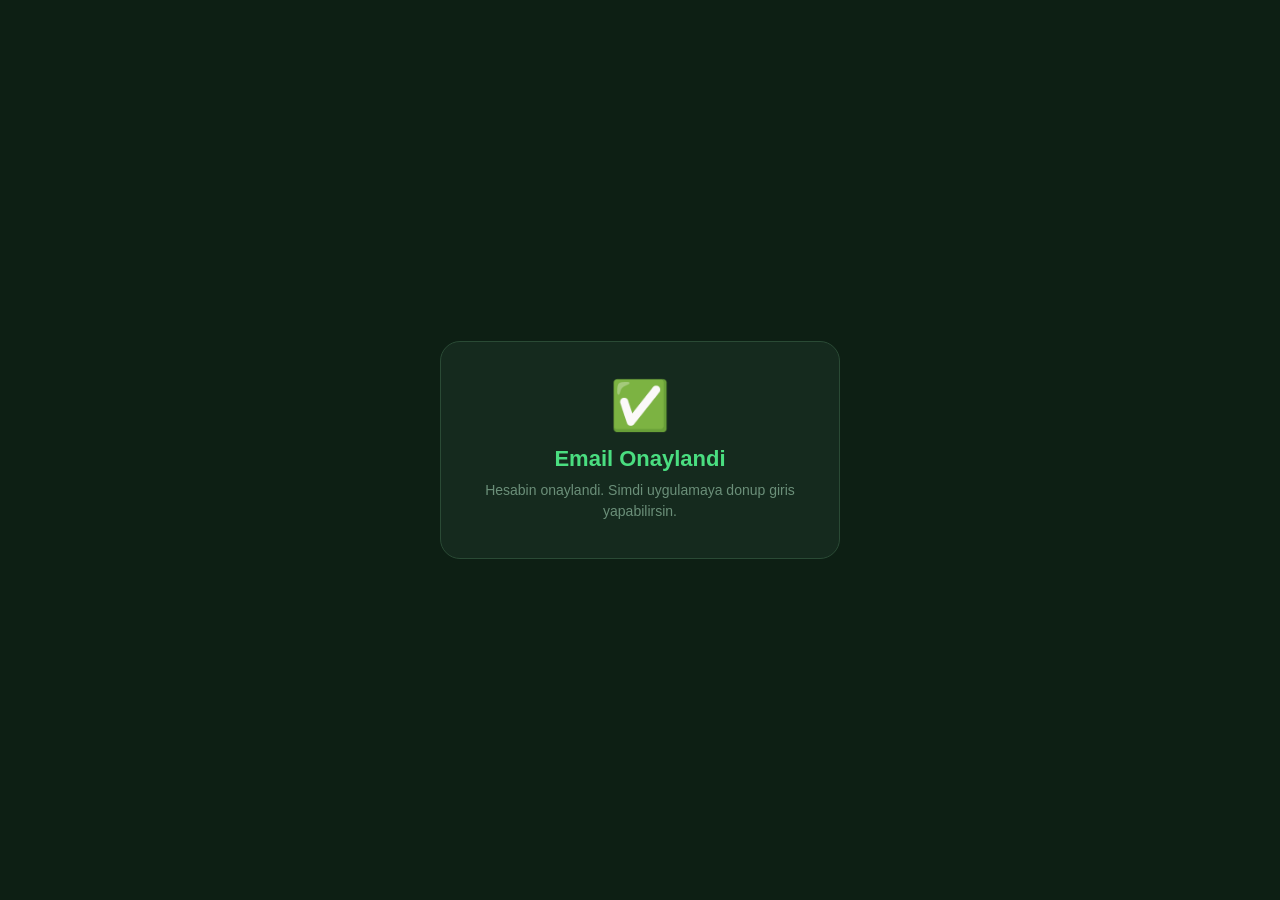
==== confirm.html @ 6294291d "Add files via upload" ====
<!DOCTYPE html>
<html lang="tr">
<head>
  <meta charset="UTF-8"/>
  <meta name="viewport" content="width=device-width, initial-scale=1.0"/>
  <title>ParkEt - Email Onayi</title>
  <style>
    * { box-sizing: border-box; margin: 0; padding: 0; }
    body {
      background: #0d1f14; min-height: 100vh;
      display: flex; align-items: center; justify-content: center;
      font-family: -apple-system, BlinkMacSystemFont, sans-serif;
    }
    .card {
      background: #152a1e; border: 1px solid #2a4a35;
      border-radius: 20px; padding: 36px 32px;
      width: 100%; max-width: 400px; text-align: center;
    }
    .icon { font-size: 48px; margin-bottom: 12px; }
    h2 { color: #4ade80; font-size: 22px; font-weight: 700; margin-bottom: 8px; }
    .sub { color: #6b8f79; font-size: 14px; line-height: 1.5; }
    .hidden { display: none; }
  </style>
</head>
<body>
<div class="card">

  <div id="s-ok">
    <div class="icon">&#9989;</div>
    <h2>Email Onaylandi</h2>
    <p class="sub">Hesabin onaylandi. Simdi uygulamaya donup giris yapabilirsin.</p>
  </div>

  <div id="s-err" class="hidden">
    <div class="icon">&#9888;</div>
    <h2>Link Gecersiz</h2>
    <p class="sub">Link suresi dolmus veya daha once kullanilmis.<br>Uygulamadan tekrar kayit denemesi yaparak yeni bir onay maili alabilirsin.</p>
  </div>

</div>
<script>
  // Supabase, dogrulamayi kendi sunucusunda yapip bizi buraya yonlendirir —
  // basarisizsa URL'e hash/query icinde error= eklenir, biz sadece onu okuyup
  // dogru karti gosteriyoruz (baska hicbir islem gerekmiyor).
  var hasError = /[?&#]error=/.test(window.location.hash) ||
                 /[?&]error=/.test(window.location.search);
  if (hasError) {
    document.getElementById('s-ok').classList.add('hidden');
    document.getElementById('s-err').classList.remove('hidden');
  }
</script>
</body>
</html>
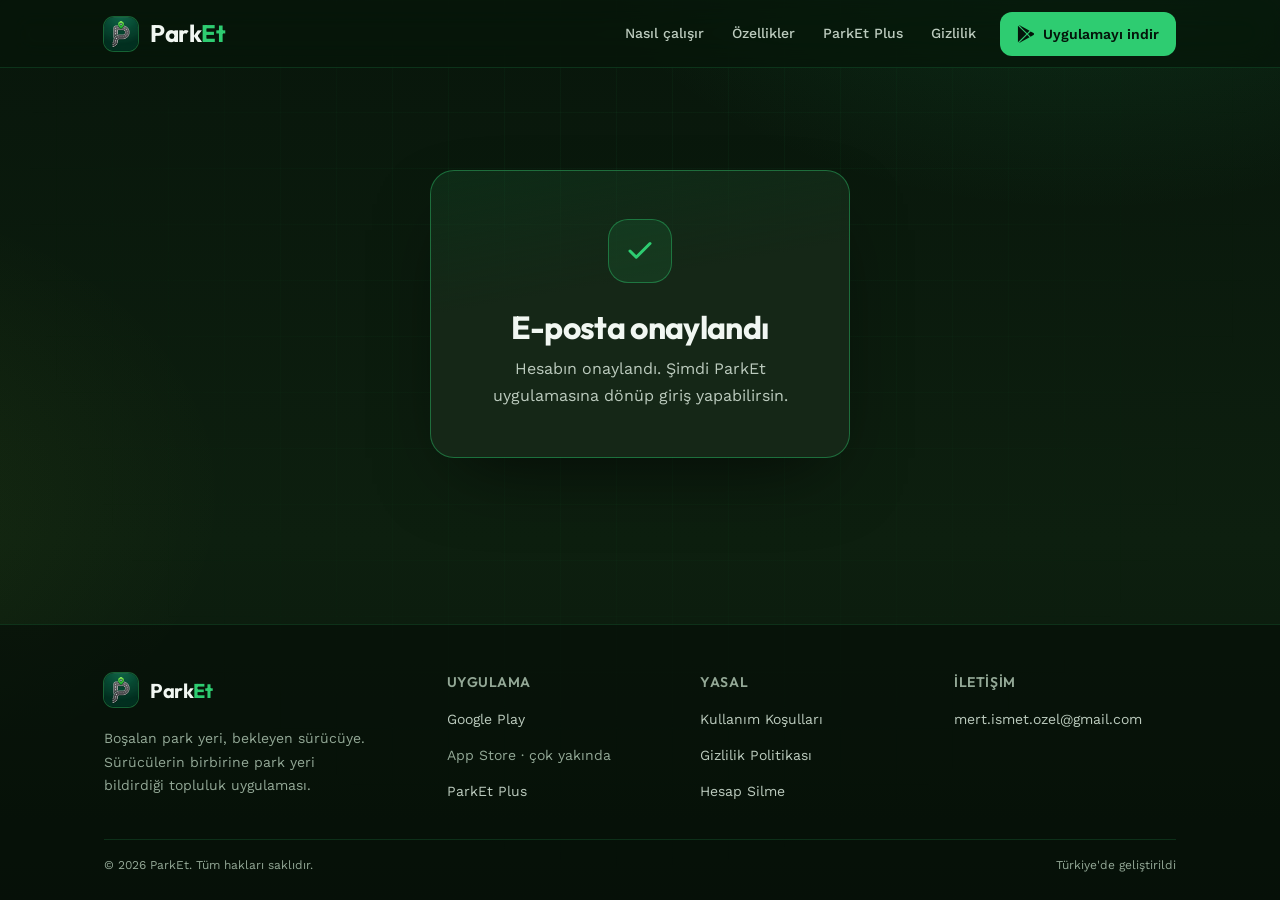
==== commit c12af256: "Site yenilendi: ortak yeşil tasarım sistemi + üretim sürümü - assets/site.css: uygulamanın tema renk" ====
--- a/confirm.html
+++ b/confirm.html
@@ -1,47 +1,102 @@
 <!DOCTYPE html>
 <html lang="tr">
 <head>
-  <meta charset="UTF-8"/>
-  <meta name="viewport" content="width=device-width, initial-scale=1.0"/>
-  <title>ParkEt - Email Onayi</title>
-  <style>
-    * { box-sizing: border-box; margin: 0; padding: 0; }
-    body {
-      background: #0d1f14; min-height: 100vh;
-      display: flex; align-items: center; justify-content: center;
-      font-family: -apple-system, BlinkMacSystemFont, sans-serif;
-    }
-    .card {
-      background: #152a1e; border: 1px solid #2a4a35;
-      border-radius: 20px; padding: 36px 32px;
-      width: 100%; max-width: 400px; text-align: center;
-    }
-    .icon { font-size: 48px; margin-bottom: 12px; }
-    h2 { color: #4ade80; font-size: 22px; font-weight: 700; margin-bottom: 8px; }
-    .sub { color: #6b8f79; font-size: 14px; line-height: 1.5; }
-    .hidden { display: none; }
-  </style>
+<meta charset="UTF-8"/>
+<meta name="viewport" content="width=device-width, initial-scale=1.0"/>
+<title>ParkEt — E-posta Onayı</title>
+<meta name="description" content="ParkEt hesabının e-posta onayı."/>
+<meta name="theme-color" content="#08160b"/>
+<link rel="icon" type="image/png" href="/assets/logo.png"/>
+<link rel="preconnect" href="https://fonts.googleapis.com"/>
+<link rel="preconnect" href="https://fonts.gstatic.com" crossorigin/>
+<link rel="stylesheet" href="https://fonts.googleapis.com/css2?family=Outfit:wght@400;500;600;700&family=Work+Sans:wght@400;500;600&family=JetBrains+Mono:wght@400;500&display=swap"/>
+<link rel="stylesheet" href="/assets/site.css"/>
 </head>
-<body>
-<div class="card">
+<body class="auth">
+<div class="backdrop" aria-hidden="true"></div>
 
-  <div id="s-ok">
-    <div class="icon">&#9989;</div>
-    <h2>Email Onaylandi</h2>
-    <p class="sub">Hesabin onaylandi. Simdi uygulamaya donup giris yapabilirsin.</p>
+<header class="site-nav">
+  <div class="container">
+    <a class="brand" href="/" aria-label="ParkEt ana sayfa">
+      <img src="/assets/logo.png" alt="" width="34" height="34"/>
+      <span>Park<span class="accent">Et</span></span>
+    </a>
+    <button class="menu-btn" id="menuBtn" type="button" aria-expanded="false" aria-controls="navLinks" aria-label="Menü">
+      <span class="bars" aria-hidden="true"><span></span><span></span><span></span></span>
+    </button>
+    <ul class="nav-links" id="navLinks">
+      <li><a href="/#nasil">Nasıl çalışır</a></li>
+      <li><a href="/#ozellikler">Özellikler</a></li>
+      <li><a href="/#plus">ParkEt Plus</a></li>
+      <li><a href="/privacy.html">Gizlilik</a></li>
+      <li class="nav-cta"><a class="btn btn-primary btn-sm" href="https://play.google.com/store/apps/details?id=com.codermert.parket" target="_blank" rel="noopener"><svg fill="currentColor" viewBox="0 0 24 24" aria-hidden="true"><path d="M22.018 13.298l-3.919 2.218-3.515-3.493 3.543-3.521 3.891 2.202a1.49 1.49 0 0 1 0 2.594zM1.337.924a1.486 1.486 0 0 0-.112.568v21.017c0 .217.045.419.124.6l11.155-11.087L1.337.924zm12.207 10.065l3.258-3.238L3.45.195a1.466 1.466 0 0 0-.946-.179l11.04 10.973zm0 2.067l-11 10.933c.298.036.612-.016.906-.183l13.324-7.54-3.23-3.21z"/></svg>Uygulamayı indir</a></li>
+    </ul>
   </div>
+</header>
 
-  <div id="s-err" class="hidden">
-    <div class="icon">&#9888;</div>
-    <h2>Link Gecersiz</h2>
-    <p class="sub">Link suresi dolmus veya daha once kullanilmis.<br>Uygulamadan tekrar kayit denemesi yaparak yeni bir onay maili alabilirsin.</p>
+<main>
+  <div class="auth-card">
+
+    <div id="s-ok">
+      <div class="auth-icon"><svg viewBox="0 0 24 24" fill="none" stroke="currentColor" stroke-width="2.4" stroke-linecap="round" stroke-linejoin="round" aria-hidden="true"><path d="M20 6 9 17l-5-5"/></svg></div>
+      <h1>E-posta onaylandı</h1>
+      <p class="sub">Hesabın onaylandı. Şimdi ParkEt uygulamasına dönüp giriş yapabilirsin.</p>
+    </div>
+
+    <div id="s-err" class="hidden">
+      <div class="auth-icon warn"><svg viewBox="0 0 24 24" fill="none" stroke="currentColor" stroke-width="2" stroke-linecap="round" stroke-linejoin="round" aria-hidden="true"><path d="m21.73 18-8-14a2 2 0 0 0-3.48 0l-8 14A2 2 0 0 0 4 21h16a2 2 0 0 0 1.73-3"/><path d="M12 9v4"/><path d="M12 17h.01"/></svg></div>
+      <h1>Link geçersiz</h1>
+      <p class="sub">Linkin süresi dolmuş veya daha önce kullanılmış. Uygulamadan tekrar kayıt olmayı deneyerek yeni bir onay maili alabilirsin.</p>
+    </div>
+
   </div>
+</main>
 
-</div>
+<footer class="site-footer">
+  <div class="container">
+    <div class="footer-grid">
+      <div>
+        <a class="brand" href="/" aria-label="ParkEt ana sayfa">
+          <img src="/assets/logo.png" alt="" width="34" height="34"/>
+          <span>Park<span class="accent">Et</span></span>
+        </a>
+        <p class="tagline">Boşalan park yeri, bekleyen sürücüye. Sürücülerin birbirine park yeri bildirdiği topluluk uygulaması.</p>
+      </div>
+      <nav class="footer-col" aria-label="Uygulama">
+        <h3>Uygulama</h3>
+        <ul>
+          <li><a href="https://play.google.com/store/apps/details?id=com.codermert.parket" target="_blank" rel="noopener">Google Play</a></li>
+          <li><span class="soon-note">App Store · çok yakında</span></li>
+          <li><a href="/#plus">ParkEt Plus</a></li>
+        </ul>
+      </nav>
+      <nav class="footer-col" aria-label="Yasal">
+        <h3>Yasal</h3>
+        <ul>
+          <li><a href="/terms.html">Kullanım Koşulları</a></li>
+          <li><a href="/privacy.html">Gizlilik Politikası</a></li>
+          <li><a href="/hesap-silme.html">Hesap Silme</a></li>
+        </ul>
+      </nav>
+      <div class="footer-col">
+        <h3>İletişim</h3>
+        <ul>
+          <li><a href="mailto:mert.ismet.ozel@gmail.com">mert.ismet.ozel@gmail.com</a></li>
+        </ul>
+      </div>
+    </div>
+    <div class="footer-bottom">
+      <span>© <span data-year>2026</span> ParkEt. Tüm hakları saklıdır.</span>
+      <span>Türkiye'de geliştirildi</span>
+    </div>
+  </div>
+</footer>
+<script src="/assets/site.js" defer></script>
+
 <script>
-  // Supabase, dogrulamayi kendi sunucusunda yapip bizi buraya yonlendirir —
-  // basarisizsa URL'e hash/query icinde error= eklenir, biz sadece onu okuyup
-  // dogru karti gosteriyoruz (baska hicbir islem gerekmiyor).
+  // Supabase, doğrulamayı kendi sunucusunda yapıp bizi buraya yönlendirir —
+  // başarısızsa URL'e hash/query içinde error= eklenir, biz sadece onu okuyup
+  // doğru kartı gösteriyoruz (başka hiçbir işlem gerekmiyor).
   var hasError = /[?&#]error=/.test(window.location.hash) ||
                  /[?&]error=/.test(window.location.search);
   if (hasError) {
--- a/assets/site.css
+++ b/assets/site.css
@@ -0,0 +1,399 @@
+/* =====================================================================
+   ParkEt — ortak tasarım sistemi (tüm sayfalar bu dosyayı kullanır)
+   Renkler uygulamanın kendi temasından alınır (lib/core/theme):
+   primary #2ECC71 · background #0D1F0F · surface #152717 · gold #F4D03F
+   ===================================================================== */
+
+/* ---------- 1) PRIMITIVE TOKENLAR ---------- */
+:root{
+  /* yeşiller */
+  --green-200:#a9efc6;
+  --green-300:#7ee2a8;
+  --green-400:#58d68d;   /* app primaryLight */
+  --green-500:#2ecc71;   /* app primary */
+  --green-600:#27ae60;   /* app primaryDark */
+  --lime-400:#b5f23d;    /* logo pini tonu, çok az kullanılır */
+
+  /* orman (zemin) tonları */
+  --forest-975:#050e07;
+  --forest-950:#08160b;
+  --forest-900:#0d1f0f;  /* app background */
+  --forest-850:#112314;
+  --forest-800:#152717;  /* app surface */
+  --forest-700:#1e3320;  /* app surfaceVariant */
+  --forest-600:#2c4a2e;  /* app border */
+
+  /* nötr metin */
+  --mist-50:#f1f7f2;
+  --mist-300:#bccbbe;
+  --mist-400:#93a896;
+
+  --gold-400:#f4d03f;
+  --red-300:#f1948a;
+
+  /* ---------- 2) SEMANTİK TOKENLAR ---------- */
+  --bg:var(--forest-950);
+  --bg-raised:var(--forest-900);
+  --surface:var(--forest-800);
+  --surface-2:var(--forest-700);
+  --border:rgba(46,204,113,.16);
+  --border-strong:rgba(46,204,113,.42);
+  --text:var(--mist-50);
+  --text-muted:var(--mist-300);    /* zeminde ~11:1 */
+  --text-subtle:var(--mist-400);   /* zeminde ~6.8:1 */
+  --primary:var(--green-500);
+  --primary-hover:var(--green-400);
+  --primary-strong:var(--green-300); /* koyu zeminde vurgu metni */
+  --on-primary:#04140a;
+  --accent:var(--lime-400);
+  --gold:var(--gold-400);
+  --danger:var(--red-300);
+  --focus:var(--green-300);
+  --glow:0 0 0 1px rgba(46,204,113,.35), 0 8px 32px -8px rgba(46,204,113,.45);
+
+  /* ---------- 3) TİPOGRAFİ ---------- */
+  --font-head:"Outfit", "Segoe UI", system-ui, sans-serif;
+  --font-body:"Work Sans", "Segoe UI", system-ui, sans-serif;
+  --font-mono:"JetBrains Mono", ui-monospace, Consolas, monospace;
+
+  --fs-xs:12px;
+  --fs-sm:14px;
+  --fs-base:16px;
+  --fs-md:18px;
+  --fs-lg:20px;
+  --fs-xl:24px;
+  --fs-2xl:clamp(26px, 3.6vw, 32px);
+  --fs-3xl:clamp(30px, 4.6vw, 44px);
+  --fs-display:clamp(40px, 7vw, 72px);
+
+  --lh-tight:1.08;
+  --lh-snug:1.3;
+  --lh-body:1.65;
+
+  /* ---------- 4) BOŞLUK (4px taban) ---------- */
+  --space-1:4px;
+  --space-2:8px;
+  --space-3:12px;
+  --space-4:16px;
+  --space-5:24px;
+  --space-6:32px;
+  --space-7:48px;
+  --space-8:64px;
+  --space-9:96px;
+
+  /* ---------- 5) KÖŞE / HAREKET / YERLEŞİM ---------- */
+  --r-sm:8px;
+  --r-md:12px;
+  --r-lg:16px;
+  --r-xl:24px;
+  --r-pill:999px;
+
+  --dur-fast:150ms;
+  --dur:250ms;
+  --ease:cubic-bezier(.2,.7,.2,1);
+
+  --container:1120px;
+  --nav-h:68px;
+
+  color-scheme:dark;
+}
+
+/* ---------- TABAN ---------- */
+*,*::before,*::after{ box-sizing:border-box; }
+html{ scroll-behavior:smooth; scroll-padding-top:calc(var(--nav-h) + var(--space-4)); -webkit-text-size-adjust:100%; }
+body{
+  margin:0; min-height:100vh; display:flex; flex-direction:column;
+  background:var(--bg); color:var(--text);
+  font-family:var(--font-body); font-size:var(--fs-base); line-height:var(--lh-body);
+  -webkit-font-smoothing:antialiased; overflow-x:hidden;
+}
+main{ flex:1; }
+img{ display:block; max-width:100%; }
+a{ color:inherit; }
+h1,h2,h3,h4{ font-family:var(--font-head); line-height:var(--lh-snug); letter-spacing:-.02em; margin:0; }
+:focus-visible{ outline:2px solid var(--focus); outline-offset:3px; border-radius:6px; }
+::selection{ background:rgba(46,204,113,.35); color:#fff; }
+.visually-hidden{ position:absolute!important; width:1px; height:1px; overflow:hidden; clip:rect(0 0 0 0); white-space:nowrap; }
+
+.container{ width:100%; max-width:var(--container); margin-inline:auto; padding-inline:var(--space-5); }
+@media (max-width:520px){ .container{ padding-inline:var(--space-4); } }
+
+.accent{ color:var(--primary); }
+
+/* Sabit arka plan: yumuşak yeşil ışık + çok silik harita ızgarası */
+.backdrop{
+  position:fixed; inset:0; z-index:-1; pointer-events:none;
+  background:
+    radial-gradient(70vmax 45vmax at 85% -15%, rgba(46,204,113,.16), transparent 60%),
+    radial-gradient(55vmax 40vmax at -15% 55%, rgba(181,242,61,.06), transparent 60%),
+    linear-gradient(180deg, var(--forest-950) 0%, var(--forest-900) 60%, var(--forest-950) 100%);
+}
+.backdrop::after{
+  content:""; position:absolute; inset:0;
+  background-image:
+    linear-gradient(rgba(46,204,113,.05) 1px, transparent 1px),
+    linear-gradient(90deg, rgba(46,204,113,.05) 1px, transparent 1px);
+  background-size:56px 56px;
+  mask-image:radial-gradient(ellipse at 50% 20%, #000 0%, transparent 70%);
+  -webkit-mask-image:radial-gradient(ellipse at 50% 20%, #000 0%, transparent 70%);
+}
+
+/* ---------- ÜST MENÜ ---------- */
+.site-nav{
+  position:sticky; top:0; z-index:50; height:var(--nav-h);
+  background:rgba(8,22,11,.72);
+  backdrop-filter:blur(16px) saturate(140%); -webkit-backdrop-filter:blur(16px) saturate(140%);
+  border-bottom:1px solid var(--border);
+}
+.site-nav .container{ height:100%; display:flex; align-items:center; gap:var(--space-5); }
+.brand{
+  display:inline-flex; align-items:center; gap:var(--space-3); text-decoration:none;
+  font-family:var(--font-head); font-weight:700; font-size:var(--fs-xl); letter-spacing:-.02em;
+}
+.brand img{ width:34px; height:34px; border-radius:10px; box-shadow:0 0 0 1px var(--border-strong); }
+.nav-links{ display:flex; align-items:center; gap:var(--space-1); margin:0 0 0 auto; padding:0; list-style:none; }
+.nav-links a{
+  display:inline-flex; align-items:center; min-height:44px; padding:0 var(--space-3);
+  border-radius:var(--r-md); text-decoration:none; font-weight:500; font-size:var(--fs-sm); color:var(--text-muted);
+  transition:color var(--dur-fast), background var(--dur-fast);
+}
+.nav-links a:hover{ color:var(--text); background:rgba(46,204,113,.08); }
+.nav-links a[aria-current="page"]{ color:var(--primary-strong); }
+.nav-cta{ margin-left:var(--space-2); }
+.nav-links a.btn{ color:var(--on-primary); padding:0 var(--space-4); font-weight:600; }
+.nav-links a.btn:hover{ color:var(--on-primary); background:var(--primary-hover); }
+.footer-col a[href^="mailto:"]{ word-break:break-all; }
+
+.menu-btn{
+  display:none; margin-left:auto; width:44px; height:44px; padding:0; cursor:pointer;
+  align-items:center; justify-content:center; border-radius:var(--r-md);
+  background:var(--surface); color:var(--text); border:1px solid var(--border);
+}
+.menu-btn .bars{ width:18px; height:12px; position:relative; }
+.menu-btn .bars span{ position:absolute; left:0; width:100%; height:2px; border-radius:2px; background:currentColor; transition:transform var(--dur) var(--ease), opacity var(--dur-fast), top var(--dur) var(--ease); }
+.menu-btn .bars span:nth-child(1){ top:0; } .menu-btn .bars span:nth-child(2){ top:5px; } .menu-btn .bars span:nth-child(3){ top:10px; }
+.menu-btn[aria-expanded="true"] .bars span:nth-child(1){ top:5px; transform:rotate(45deg); }
+.menu-btn[aria-expanded="true"] .bars span:nth-child(2){ opacity:0; }
+.menu-btn[aria-expanded="true"] .bars span:nth-child(3){ top:5px; transform:rotate(-45deg); }
+
+@media (max-width:860px){
+  .menu-btn{ display:inline-flex; }
+  .nav-links{
+    position:fixed; left:var(--space-4); right:var(--space-4); top:calc(var(--nav-h) + var(--space-2));
+    flex-direction:column; align-items:stretch; gap:var(--space-1); padding:var(--space-2);
+    background:rgba(8,22,11,.97); border:1px solid var(--border-strong); border-radius:var(--r-lg);
+    box-shadow:0 24px 60px rgba(0,0,0,.55);
+    opacity:0; visibility:hidden; transform:translateY(-6px);
+    transition:opacity var(--dur) var(--ease), transform var(--dur) var(--ease), visibility 0s linear var(--dur);
+  }
+  .nav-links.open{ opacity:1; visibility:visible; transform:none; transition:opacity var(--dur) var(--ease), transform var(--dur) var(--ease); }
+  .nav-links a{ font-size:var(--fs-base); padding:0 var(--space-4); }
+  .nav-cta{ margin:var(--space-2) 0 0; }
+  .nav-cta .btn{ width:100%; }
+}
+
+/* ---------- BUTONLAR ---------- */
+.btn{
+  display:inline-flex; align-items:center; justify-content:center; gap:var(--space-2);
+  min-height:48px; padding:0 var(--space-5); border-radius:var(--r-md); border:1px solid transparent;
+  font:600 var(--fs-base)/1 var(--font-body); text-decoration:none; cursor:pointer;
+  transition:background var(--dur-fast), border-color var(--dur-fast), box-shadow var(--dur), transform var(--dur) var(--ease);
+}
+.btn svg{ width:18px; height:18px; flex:none; }
+.btn-sm{ min-height:44px; padding:0 var(--space-4); font-size:var(--fs-sm); }
+.btn-primary{ background:var(--primary); color:var(--on-primary); }
+.btn-primary:hover{ background:var(--primary-hover); box-shadow:var(--glow); transform:translateY(-1px); }
+.btn-ghost{ background:var(--surface); color:var(--text); border-color:var(--border); }
+.btn-ghost:hover{ border-color:var(--border-strong); background:var(--surface-2); }
+.btn[disabled]{ opacity:.55; cursor:not-allowed; transform:none; box-shadow:none; }
+
+/* ---------- MAĞAZA BUTONLARI ---------- */
+.stores{ display:flex; flex-wrap:wrap; gap:var(--space-3); }
+.store{
+  display:inline-flex; align-items:center; gap:var(--space-3); min-height:60px; min-width:208px;
+  padding:var(--space-2) var(--space-5) var(--space-2) var(--space-4); border-radius:var(--r-lg);
+  text-decoration:none; color:var(--text); background:var(--surface); border:1px solid var(--border);
+  transition:border-color var(--dur-fast), box-shadow var(--dur), transform var(--dur) var(--ease), background var(--dur-fast);
+}
+.store svg{ width:26px; height:26px; flex:none; fill:currentColor; }
+.store .lines{ display:flex; flex-direction:column; line-height:1.15; }
+.store small{ font-size:var(--fs-xs); color:var(--text-subtle); letter-spacing:.02em; }
+.store strong{ font-family:var(--font-head); font-size:var(--fs-md); font-weight:600; }
+.store.live{ background:var(--primary); color:var(--on-primary); border-color:var(--primary); }
+.store.live small{ color:rgba(4,20,10,.72); }
+.store.live:hover{ background:var(--primary-hover); box-shadow:var(--glow); transform:translateY(-2px); }
+.store.soon{ cursor:default; }
+.store .tag{
+  margin-left:auto; padding:3px var(--space-2); border-radius:var(--r-pill);
+  font-size:11px; font-weight:600; white-space:nowrap;
+  color:var(--primary-strong); background:rgba(46,204,113,.1); border:1px solid var(--border-strong);
+}
+@media (max-width:520px){ .stores{ flex-direction:column; } .store{ width:100%; } }
+
+/* ---------- ROZET / ETİKET ---------- */
+.pill{
+  display:inline-flex; align-items:center; gap:var(--space-2);
+  padding:6px var(--space-3); border-radius:var(--r-pill);
+  font-size:var(--fs-xs); font-weight:600; color:var(--text-muted);
+  background:rgba(46,204,113,.07); border:1px solid var(--border);
+}
+.pill .dot{ width:8px; height:8px; border-radius:50%; background:var(--primary); box-shadow:0 0 10px var(--primary); }
+.pill .dot.live{ animation:pulse 2.4s ease-in-out infinite; }
+@keyframes pulse{ 50%{ opacity:.35; } }
+
+/* ---------- ALT BİLGİ ---------- */
+.site-footer{ margin-top:var(--space-8); border-top:1px solid var(--border); background:rgba(5,14,7,.6); }
+.footer-grid{
+  display:grid; grid-template-columns:1.4fr repeat(3, 1fr); gap:var(--space-6);
+  padding-block:var(--space-7) var(--space-6);
+}
+.footer-grid .brand{ font-size:var(--fs-lg); }
+.footer-grid .tagline{ margin:var(--space-3) 0 0; color:var(--text-subtle); font-size:var(--fs-sm); max-width:30ch; }
+.footer-col h3{ font-size:var(--fs-sm); font-weight:600; letter-spacing:.04em; text-transform:uppercase; color:var(--text-subtle); margin-bottom:var(--space-3); }
+.footer-col ul{ list-style:none; margin:0; padding:0; display:flex; flex-direction:column; gap:var(--space-1); }
+.footer-col a, .footer-col span{
+  display:inline-flex; align-items:center; gap:var(--space-2); min-height:32px;
+  font-size:var(--fs-sm); color:var(--text-muted); text-decoration:none; transition:color var(--dur-fast);
+}
+.footer-col a:hover{ color:var(--primary-strong); }
+.footer-col .soon-note{ color:var(--text-subtle); }
+.footer-bottom{
+  display:flex; flex-wrap:wrap; justify-content:space-between; gap:var(--space-2) var(--space-5);
+  padding-block:var(--space-4) var(--space-5); border-top:1px solid var(--border);
+  font-size:var(--fs-xs); color:var(--text-subtle);
+}
+@media (max-width:860px){ .footer-grid{ grid-template-columns:1fr 1fr; } .footer-grid > :first-child{ grid-column:1 / -1; } }
+@media (max-width:420px){ .footer-grid{ grid-template-columns:1fr; } }
+
+/* ---------- GİRİŞ ANİMASYONU ---------- */
+.reveal{ opacity:0; transform:translateY(14px); transition:opacity .7s var(--ease), transform .7s var(--ease); }
+.reveal.in{ opacity:1; transform:none; }
+.d1{ transition-delay:.08s; } .d2{ transition-delay:.16s; } .d3{ transition-delay:.24s; }
+
+/* =====================================================================
+   HUKUKİ SAYFALAR (privacy / terms / hesap-silme) — body.doc
+   ===================================================================== */
+.doc .page{ width:100%; max-width:780px; margin-inline:auto; padding:var(--space-7) var(--space-5) 0; }
+@media (max-width:520px){ .doc .page{ padding:var(--space-5) var(--space-4) 0; } }
+.doc header.hero{
+  position:relative; overflow:hidden;
+  background:linear-gradient(160deg, rgba(46,204,113,.12), rgba(21,39,23,.9) 45%);
+  border:1px solid var(--border-strong); border-radius:var(--r-xl);
+  padding:var(--space-6); margin-bottom:var(--space-5);
+}
+.doc .eyebrow{
+  display:flex; align-items:center; gap:var(--space-2); margin-bottom:var(--space-3);
+  font-size:var(--fs-xs); font-weight:600; letter-spacing:.1em; text-transform:uppercase; color:var(--primary-strong);
+}
+.doc .eyebrow .dot{ width:8px; height:8px; border-radius:50%; background:var(--primary); box-shadow:0 0 10px var(--primary); flex:none; }
+.doc h1{ font-size:var(--fs-3xl); font-weight:700; line-height:var(--lh-tight); text-wrap:balance; margin:0 0 var(--space-3); }
+.doc .lede{ color:var(--text-muted); font-size:var(--fs-md); max-width:60ch; margin:0 0 var(--space-5); }
+.doc .lede:last-child{ margin-bottom:0; }
+.doc .meta-row{ display:flex; flex-wrap:wrap; gap:var(--space-2); }
+.doc .pill b{ color:var(--text); font-weight:600; }
+
+.doc nav.toc{
+  background:var(--surface); border:1px solid var(--border); border-radius:var(--r-lg);
+  padding:var(--space-5); margin-bottom:var(--space-5);
+}
+.doc .toc-title{ font-size:var(--fs-xs); font-weight:600; letter-spacing:.1em; text-transform:uppercase; color:var(--text-subtle); margin-bottom:var(--space-3); }
+.doc nav.toc ol{ columns:2; column-gap:var(--space-5); margin:0; padding:0; list-style:none; }
+.doc nav.toc li{ break-inside:avoid; }
+.doc nav.toc a{
+  display:flex; gap:var(--space-2); padding:6px var(--space-2); margin-inline:calc(var(--space-2) * -1);
+  border-radius:var(--r-sm); color:var(--text-muted); text-decoration:none; font-size:var(--fs-sm); font-weight:500;
+  transition:color var(--dur-fast), background var(--dur-fast);
+}
+.doc nav.toc a:hover{ color:var(--text); background:rgba(46,204,113,.08); }
+.doc .tocnum{ color:var(--primary); font-family:var(--font-mono); font-size:var(--fs-xs); padding-top:3px; flex:none; }
+@media (max-width:560px){ .doc nav.toc ol{ columns:1; } }
+
+.doc section.card{
+  background:var(--surface); border:1px solid var(--border); border-radius:var(--r-lg);
+  padding:var(--space-6); margin-bottom:var(--space-4);
+}
+@media (max-width:520px){ .doc section.card, .doc header.hero{ padding:var(--space-5); } }
+.doc section.card h2{
+  display:flex; align-items:baseline; flex-wrap:wrap; gap:var(--space-3);
+  font-size:var(--fs-xl); font-weight:600; margin:0 0 var(--space-4);
+}
+.doc section.card h2 .num{ color:var(--primary); font-family:var(--font-mono); font-size:var(--fs-sm); font-weight:500; }
+.doc section.card h3{ font-size:var(--fs-md); font-weight:600; margin:var(--space-5) 0 var(--space-2); }
+.doc section.card p, .doc section.card ul{ margin:0 0 var(--space-3); color:var(--text-muted); }
+.doc section.card p:last-child, .doc section.card ul:last-child{ margin-bottom:0; }
+.doc section.card ul{ padding-left:var(--space-5); }
+.doc section.card li{ margin-bottom:var(--space-2); }
+.doc section.card li::marker{ color:var(--primary); }
+.doc section.card strong, .doc section.card b{ color:var(--text); font-weight:600; }
+.doc section.card a:not(.btn){ color:var(--primary-strong); text-underline-offset:3px; }
+
+.doc .note{
+  margin:var(--space-4) 0; padding:var(--space-3) var(--space-4); border-radius:var(--r-md);
+  background:rgba(46,204,113,.08); border:1px solid var(--border); border-left:3px solid var(--primary);
+  font-size:var(--fs-sm); color:var(--text);
+}
+.doc .note.warn{ background:rgba(244,208,63,.08); border-color:rgba(244,208,63,.25); border-left-color:var(--gold); }
+
+.doc .table-wrap{ overflow-x:auto; margin:var(--space-4) 0; border:1px solid var(--border); border-radius:var(--r-md); }
+.doc table{ width:100%; min-width:560px; border-collapse:collapse; font-size:var(--fs-sm); }
+.doc th, .doc td{ text-align:left; vertical-align:top; padding:var(--space-3); border-bottom:1px solid var(--border); color:var(--text-muted); }
+.doc th{ background:var(--surface-2); color:var(--text-subtle); font-size:var(--fs-xs); font-weight:600; letter-spacing:.06em; text-transform:uppercase; }
+.doc tbody tr:last-child td{ border-bottom:none; }
+.doc td.cat{ color:var(--text); font-weight:600; white-space:nowrap; }
+.doc .mono{ font-family:var(--font-mono); font-size:.9em; }
+.doc code.mono{ background:var(--forest-950); border:1px solid var(--border); border-radius:6px; padding:1px 6px; color:var(--text); }
+.doc .badge{
+  display:inline-block; padding:2px var(--space-2); border-radius:var(--r-pill);
+  font-family:var(--font-body); font-size:11px; font-weight:600; letter-spacing:0;
+  background:var(--surface-2); border:1px solid var(--border); color:var(--text-muted);
+}
+.doc .badge.plus{ background:rgba(244,208,63,.1); color:var(--gold); border-color:rgba(244,208,63,.4); }
+.doc .doc-foot{ text-align:center; color:var(--text-subtle); font-size:var(--fs-xs); margin:var(--space-6) 0 0; }
+.doc .doc-foot a{ color:var(--primary-strong); }
+
+/* =====================================================================
+   KİMLİK DOĞRULAMA SAYFALARI (confirm / reset) — body.auth
+   ===================================================================== */
+.auth main{ display:flex; align-items:center; justify-content:center; padding:var(--space-7) var(--space-4); }
+.auth-card{
+  width:100%; max-width:420px; text-align:center;
+  background:linear-gradient(170deg, rgba(46,204,113,.10), var(--surface) 40%);
+  border:1px solid var(--border-strong); border-radius:var(--r-xl);
+  padding:var(--space-7) var(--space-6); box-shadow:0 30px 80px -30px rgba(0,0,0,.7);
+}
+@media (max-width:420px){ .auth-card{ padding:var(--space-6) var(--space-5); } }
+.auth-icon{
+  width:64px; height:64px; margin:0 auto var(--space-5); border-radius:20px;
+  display:flex; align-items:center; justify-content:center;
+  color:var(--primary); background:rgba(46,204,113,.1); border:1px solid var(--border-strong);
+}
+.auth-icon svg{ width:30px; height:30px; }
+.auth-icon.warn{ color:var(--gold); background:rgba(244,208,63,.08); border-color:rgba(244,208,63,.35); }
+.auth-card h1{ font-size:var(--fs-2xl); font-weight:700; margin-bottom:var(--space-2); }
+.auth-card .sub{ color:var(--text-muted); margin:0 0 var(--space-5); }
+.auth-card .sub:last-child{ margin-bottom:0; }
+.auth-card .btn{ width:100%; }
+.field{ text-align:left; margin-bottom:var(--space-4); }
+.field label{ display:block; margin-bottom:var(--space-2); font-size:var(--fs-sm); font-weight:600; color:var(--text-muted); }
+.field input{
+  width:100%; min-height:48px; padding:0 var(--space-4); border-radius:var(--r-md);
+  background:var(--forest-950); color:var(--text); border:1px solid var(--forest-600);
+  font:var(--fs-base) var(--font-body); transition:border-color var(--dur-fast), box-shadow var(--dur-fast);
+}
+.field input::placeholder{ color:var(--text-subtle); opacity:1; }
+.field input:focus{ outline:none; border-color:var(--primary); box-shadow:0 0 0 3px rgba(46,204,113,.2); }
+.field .hint{ display:block; margin-top:var(--space-2); font-size:var(--fs-xs); color:var(--text-subtle); }
+.form-error{ min-height:20px; margin:0 0 var(--space-3); text-align:left; font-size:var(--fs-sm); color:var(--danger); }
+.spinner{
+  width:40px; height:40px; margin:0 auto var(--space-4); border-radius:50%;
+  border:3px solid var(--forest-600); border-top-color:var(--primary); animation:spin .8s linear infinite;
+}
+@keyframes spin{ to{ transform:rotate(360deg); } }
+.hidden{ display:none!important; }
+
+/* ---------- AZALTILMIŞ HAREKET ---------- */
+@media (prefers-reduced-motion:reduce){
+  html{ scroll-behavior:auto; }
+  *,*::before,*::after{ animation-duration:.01ms!important; animation-iteration-count:1!important; transition-duration:.01ms!important; }
+  .reveal{ opacity:1; transform:none; }
+}
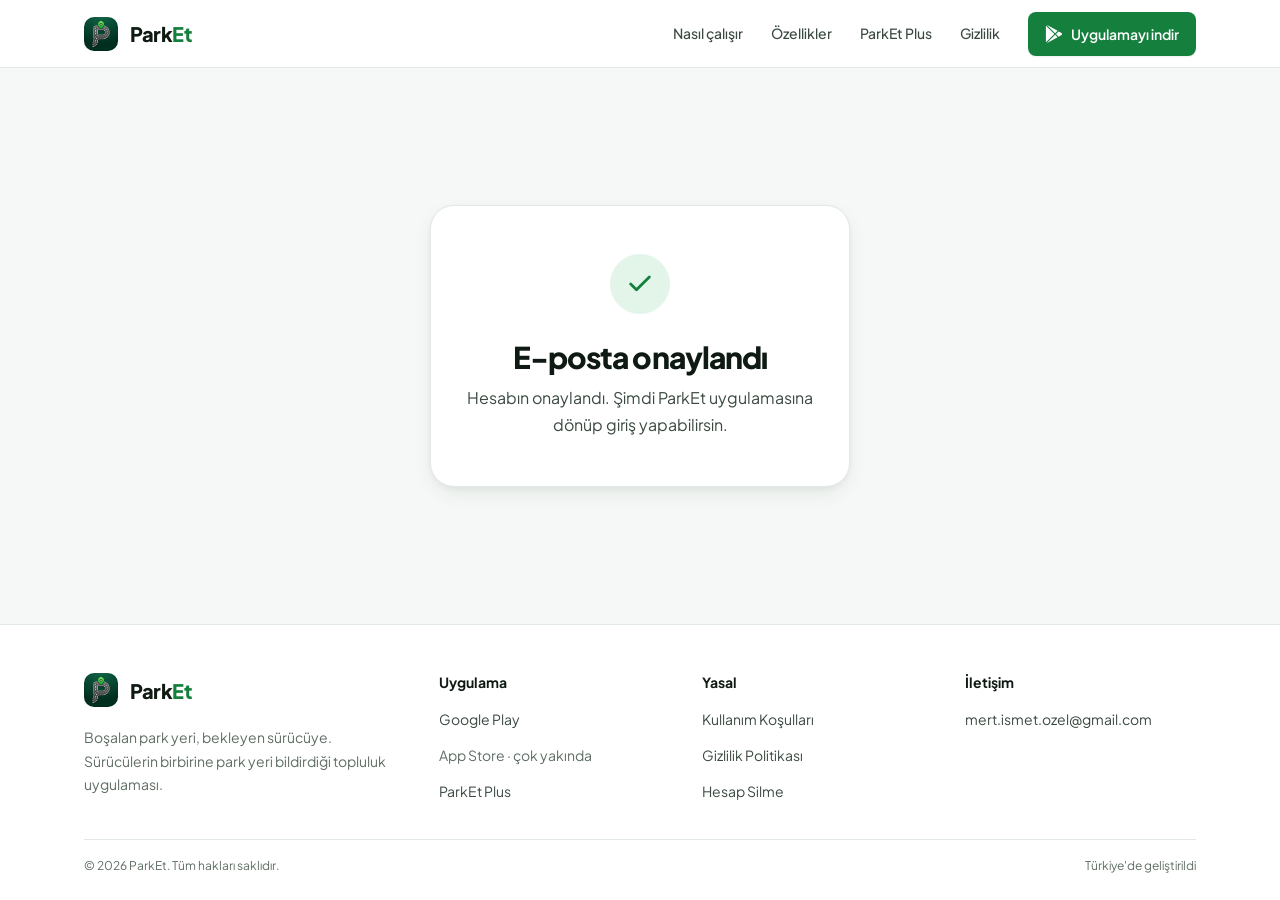
==== commit 85559926: "Açık tema: beyaz zemin, yeşil marka rengi, sade kurumsal görünüm - Neon ışıma, gradyan yazı ve koyu " ====
--- a/confirm.html
+++ b/confirm.html
@@ -5,15 +5,14 @@
 <meta name="viewport" content="width=device-width, initial-scale=1.0"/>
 <title>ParkEt — E-posta Onayı</title>
 <meta name="description" content="ParkEt hesabının e-posta onayı."/>
-<meta name="theme-color" content="#08160b"/>
+<meta name="theme-color" content="#ffffff"/>
 <link rel="icon" type="image/png" href="/assets/logo.png"/>
 <link rel="preconnect" href="https://fonts.googleapis.com"/>
 <link rel="preconnect" href="https://fonts.gstatic.com" crossorigin/>
-<link rel="stylesheet" href="https://fonts.googleapis.com/css2?family=Outfit:wght@400;500;600;700&family=Work+Sans:wght@400;500;600&family=JetBrains+Mono:wght@400;500&display=swap"/>
+<link rel="stylesheet" href="https://fonts.googleapis.com/css2?family=Plus+Jakarta+Sans:wght@400;500;600;700;800&family=JetBrains+Mono:wght@400;500&display=swap"/>
 <link rel="stylesheet" href="/assets/site.css"/>
 </head>
 <body class="auth">
-<div class="backdrop" aria-hidden="true"></div>
 
 <header class="site-nav">
   <div class="container">
--- a/assets/site.css
+++ b/assets/site.css
@@ -1,59 +1,65 @@
 /* =====================================================================
    ParkEt — ortak tasarım sistemi (tüm sayfalar bu dosyayı kullanır)
-   Renkler uygulamanın kendi temasından alınır (lib/core/theme):
-   primary #2ECC71 · background #0D1F0F · surface #152717 · gold #F4D03F
+   Açık tema: beyaz zemin, yeşil marka rengi, sade ve kurumsal.
+   Kontrastlar (beyaz zemin): metin 17.8:1 · ikincil 7.3:1 · soluk 5.4:1
+   · primary #15803D 5.0:1 (beyaz yazı da 5.0:1).
+   Uygulamanın parlak yeşili #2ECC71 beyazda okunmaz (2.1:1) →
+   yalnızca süs/ikon zemini olarak kullanılır, metin olarak asla.
    ===================================================================== */
 
 /* ---------- 1) PRIMITIVE TOKENLAR ---------- */
 :root{
-  /* yeşiller */
-  --green-200:#a9efc6;
-  --green-300:#7ee2a8;
-  --green-400:#58d68d;   /* app primaryLight */
-  --green-500:#2ecc71;   /* app primary */
-  --green-600:#27ae60;   /* app primaryDark */
-  --lime-400:#b5f23d;    /* logo pini tonu, çok az kullanılır */
-
-  /* orman (zemin) tonları */
-  --forest-975:#050e07;
-  --forest-950:#08160b;
-  --forest-900:#0d1f0f;  /* app background */
-  --forest-850:#112314;
-  --forest-800:#152717;  /* app surface */
-  --forest-700:#1e3320;  /* app surfaceVariant */
-  --forest-600:#2c4a2e;  /* app border */
-
-  /* nötr metin */
-  --mist-50:#f1f7f2;
-  --mist-300:#bccbbe;
-  --mist-400:#93a896;
-
-  --gold-400:#f4d03f;
-  --red-300:#f1948a;
+  --white:#ffffff;
+  --green-50:#f0faf3;
+  --green-100:#e3f5e9;
+  --green-200:#c6ebd3;
+  --green-400:#2ecc71;   /* app primary — yalnız süs */
+  --green-600:#15803d;   /* ana etkileşim rengi */
+  --green-700:#116633;
+  --green-800:#14532d;
+  --green-900:#0d2f1b;
+
+  --gray-25:#fafbfa;
+  --gray-50:#f5f8f6;
+  --gray-100:#eef2ef;
+  --gray-200:#e2e8e4;
+  --gray-300:#cdd6d0;
+  --gray-500:#5f6e64;
+  --gray-700:#3b4a40;
+  --gray-900:#0f1a13;
+
+  --amber-50:#fff8e1;
+  --amber-700:#8a6d1a;
+  --red-600:#c62828;
 
   /* ---------- 2) SEMANTİK TOKENLAR ---------- */
-  --bg:var(--forest-950);
-  --bg-raised:var(--forest-900);
-  --surface:var(--forest-800);
-  --surface-2:var(--forest-700);
-  --border:rgba(46,204,113,.16);
-  --border-strong:rgba(46,204,113,.42);
-  --text:var(--mist-50);
-  --text-muted:var(--mist-300);    /* zeminde ~11:1 */
-  --text-subtle:var(--mist-400);   /* zeminde ~6.8:1 */
-  --primary:var(--green-500);
-  --primary-hover:var(--green-400);
-  --primary-strong:var(--green-300); /* koyu zeminde vurgu metni */
-  --on-primary:#04140a;
-  --accent:var(--lime-400);
-  --gold:var(--gold-400);
-  --danger:var(--red-300);
-  --focus:var(--green-300);
-  --glow:0 0 0 1px rgba(46,204,113,.35), 0 8px 32px -8px rgba(46,204,113,.45);
+  --bg:var(--white);
+  --bg-subtle:var(--gray-50);
+  --surface:var(--white);
+  --surface-2:var(--gray-50);
+  --border:var(--gray-200);
+  --border-strong:var(--gray-300);
+  --text:var(--gray-900);
+  --text-muted:var(--gray-700);
+  --text-subtle:var(--gray-500);
+  --primary:var(--green-600);
+  --primary-hover:var(--green-700);
+  --primary-soft:var(--green-50);
+  --primary-tint:var(--green-100);
+  --on-primary:var(--white);
+  --brand-bright:var(--green-400);
+  --gold:var(--amber-700);
+  --gold-soft:var(--amber-50);
+  --danger:var(--red-600);
+  --focus:var(--green-600);
+
+  --shadow-xs:0 1px 2px rgba(15,26,19,.06);
+  --shadow-sm:0 1px 3px rgba(15,26,19,.08), 0 1px 2px rgba(15,26,19,.04);
+  --shadow-md:0 8px 24px -6px rgba(15,26,19,.10), 0 2px 6px rgba(15,26,19,.04);
+  --shadow-lg:0 24px 48px -12px rgba(15,26,19,.18);
 
   /* ---------- 3) TİPOGRAFİ ---------- */
-  --font-head:"Outfit", "Segoe UI", system-ui, sans-serif;
-  --font-body:"Work Sans", "Segoe UI", system-ui, sans-serif;
+  --font:"Plus Jakarta Sans", "Segoe UI", system-ui, sans-serif;
   --font-mono:"JetBrains Mono", ui-monospace, Consolas, monospace;
 
   --fs-xs:12px;
@@ -62,11 +68,11 @@
   --fs-md:18px;
   --fs-lg:20px;
   --fs-xl:24px;
-  --fs-2xl:clamp(26px, 3.6vw, 32px);
-  --fs-3xl:clamp(30px, 4.6vw, 44px);
-  --fs-display:clamp(40px, 7vw, 72px);
-
-  --lh-tight:1.08;
+  --fs-2xl:clamp(26px, 3.4vw, 30px);
+  --fs-3xl:clamp(30px, 4.4vw, 40px);
+  --fs-display:clamp(38px, 6.2vw, 60px);
+
+  --lh-tight:1.1;
   --lh-snug:1.3;
   --lh-body:1.65;
 
@@ -89,13 +95,13 @@
   --r-pill:999px;
 
   --dur-fast:150ms;
-  --dur:250ms;
+  --dur:220ms;
   --ease:cubic-bezier(.2,.7,.2,1);
 
-  --container:1120px;
+  --container:1160px;
   --nav-h:68px;
 
-  color-scheme:dark;
+  color-scheme:light;
 }
 
 /* ---------- TABAN ---------- */
@@ -104,65 +110,45 @@
 body{
   margin:0; min-height:100vh; display:flex; flex-direction:column;
   background:var(--bg); color:var(--text);
-  font-family:var(--font-body); font-size:var(--fs-base); line-height:var(--lh-body);
+  font-family:var(--font); font-size:var(--fs-base); line-height:var(--lh-body);
   -webkit-font-smoothing:antialiased; overflow-x:hidden;
 }
 main{ flex:1; }
 img{ display:block; max-width:100%; }
 a{ color:inherit; }
-h1,h2,h3,h4{ font-family:var(--font-head); line-height:var(--lh-snug); letter-spacing:-.02em; margin:0; }
+h1,h2,h3,h4{ font-family:var(--font); line-height:var(--lh-snug); letter-spacing:-.02em; margin:0; color:var(--text); }
 :focus-visible{ outline:2px solid var(--focus); outline-offset:3px; border-radius:6px; }
-::selection{ background:rgba(46,204,113,.35); color:#fff; }
-.visually-hidden{ position:absolute!important; width:1px; height:1px; overflow:hidden; clip:rect(0 0 0 0); white-space:nowrap; }
+::selection{ background:var(--green-200); color:var(--text); }
 
 .container{ width:100%; max-width:var(--container); margin-inline:auto; padding-inline:var(--space-5); }
 @media (max-width:520px){ .container{ padding-inline:var(--space-4); } }
 
 .accent{ color:var(--primary); }
-
-/* Sabit arka plan: yumuşak yeşil ışık + çok silik harita ızgarası */
-.backdrop{
-  position:fixed; inset:0; z-index:-1; pointer-events:none;
-  background:
-    radial-gradient(70vmax 45vmax at 85% -15%, rgba(46,204,113,.16), transparent 60%),
-    radial-gradient(55vmax 40vmax at -15% 55%, rgba(181,242,61,.06), transparent 60%),
-    linear-gradient(180deg, var(--forest-950) 0%, var(--forest-900) 60%, var(--forest-950) 100%);
-}
-.backdrop::after{
-  content:""; position:absolute; inset:0;
-  background-image:
-    linear-gradient(rgba(46,204,113,.05) 1px, transparent 1px),
-    linear-gradient(90deg, rgba(46,204,113,.05) 1px, transparent 1px);
-  background-size:56px 56px;
-  mask-image:radial-gradient(ellipse at 50% 20%, #000 0%, transparent 70%);
-  -webkit-mask-image:radial-gradient(ellipse at 50% 20%, #000 0%, transparent 70%);
-}
 
 /* ---------- ÜST MENÜ ---------- */
 .site-nav{
   position:sticky; top:0; z-index:50; height:var(--nav-h);
-  background:rgba(8,22,11,.72);
-  backdrop-filter:blur(16px) saturate(140%); -webkit-backdrop-filter:blur(16px) saturate(140%);
+  background:rgba(255,255,255,.88);
+  backdrop-filter:saturate(180%) blur(12px); -webkit-backdrop-filter:saturate(180%) blur(12px);
   border-bottom:1px solid var(--border);
 }
 .site-nav .container{ height:100%; display:flex; align-items:center; gap:var(--space-5); }
 .brand{
   display:inline-flex; align-items:center; gap:var(--space-3); text-decoration:none;
-  font-family:var(--font-head); font-weight:700; font-size:var(--fs-xl); letter-spacing:-.02em;
-}
-.brand img{ width:34px; height:34px; border-radius:10px; box-shadow:0 0 0 1px var(--border-strong); }
+  font-weight:800; font-size:var(--fs-lg); letter-spacing:-.02em; color:var(--text);
+}
+.brand img{ width:34px; height:34px; border-radius:10px; }
 .nav-links{ display:flex; align-items:center; gap:var(--space-1); margin:0 0 0 auto; padding:0; list-style:none; }
 .nav-links a{
   display:inline-flex; align-items:center; min-height:44px; padding:0 var(--space-3);
-  border-radius:var(--r-md); text-decoration:none; font-weight:500; font-size:var(--fs-sm); color:var(--text-muted);
+  border-radius:var(--r-sm); text-decoration:none; font-weight:500; font-size:var(--fs-sm); color:var(--text-muted);
   transition:color var(--dur-fast), background var(--dur-fast);
 }
-.nav-links a:hover{ color:var(--text); background:rgba(46,204,113,.08); }
-.nav-links a[aria-current="page"]{ color:var(--primary-strong); }
-.nav-cta{ margin-left:var(--space-2); }
+.nav-links a:hover{ color:var(--text); background:var(--gray-100); }
+.nav-links a[aria-current="page"]{ color:var(--primary); font-weight:600; }
+.nav-cta{ margin-left:var(--space-3); }
 .nav-links a.btn{ color:var(--on-primary); padding:0 var(--space-4); font-weight:600; }
 .nav-links a.btn:hover{ color:var(--on-primary); background:var(--primary-hover); }
-.footer-col a[href^="mailto:"]{ word-break:break-all; }
 
 .menu-btn{
   display:none; margin-left:auto; width:44px; height:44px; padding:0; cursor:pointer;
@@ -181,8 +167,8 @@
   .nav-links{
     position:fixed; left:var(--space-4); right:var(--space-4); top:calc(var(--nav-h) + var(--space-2));
     flex-direction:column; align-items:stretch; gap:var(--space-1); padding:var(--space-2);
-    background:rgba(8,22,11,.97); border:1px solid var(--border-strong); border-radius:var(--r-lg);
-    box-shadow:0 24px 60px rgba(0,0,0,.55);
+    background:var(--surface); border:1px solid var(--border); border-radius:var(--r-lg);
+    box-shadow:var(--shadow-lg);
     opacity:0; visibility:hidden; transform:translateY(-6px);
     transition:opacity var(--dur) var(--ease), transform var(--dur) var(--ease), visibility 0s linear var(--dur);
   }
@@ -196,67 +182,66 @@
 .btn{
   display:inline-flex; align-items:center; justify-content:center; gap:var(--space-2);
   min-height:48px; padding:0 var(--space-5); border-radius:var(--r-md); border:1px solid transparent;
-  font:600 var(--fs-base)/1 var(--font-body); text-decoration:none; cursor:pointer;
-  transition:background var(--dur-fast), border-color var(--dur-fast), box-shadow var(--dur), transform var(--dur) var(--ease);
+  font:600 var(--fs-base)/1 var(--font); text-decoration:none; cursor:pointer;
+  transition:background var(--dur-fast), border-color var(--dur-fast), box-shadow var(--dur), color var(--dur-fast);
 }
 .btn svg{ width:18px; height:18px; flex:none; }
 .btn-sm{ min-height:44px; padding:0 var(--space-4); font-size:var(--fs-sm); }
-.btn-primary{ background:var(--primary); color:var(--on-primary); }
-.btn-primary:hover{ background:var(--primary-hover); box-shadow:var(--glow); transform:translateY(-1px); }
-.btn-ghost{ background:var(--surface); color:var(--text); border-color:var(--border); }
-.btn-ghost:hover{ border-color:var(--border-strong); background:var(--surface-2); }
-.btn[disabled]{ opacity:.55; cursor:not-allowed; transform:none; box-shadow:none; }
+.btn-primary{ background:var(--primary); color:var(--on-primary); box-shadow:var(--shadow-xs); }
+.btn-primary:hover{ background:var(--primary-hover); }
+.btn-secondary{ background:var(--surface); color:var(--text); border-color:var(--border-strong); box-shadow:var(--shadow-xs); }
+.btn-secondary:hover{ background:var(--gray-50); }
+.btn[disabled]{ opacity:.55; cursor:not-allowed; }
 
 /* ---------- MAĞAZA BUTONLARI ---------- */
 .stores{ display:flex; flex-wrap:wrap; gap:var(--space-3); }
 .store{
-  display:inline-flex; align-items:center; gap:var(--space-3); min-height:60px; min-width:208px;
-  padding:var(--space-2) var(--space-5) var(--space-2) var(--space-4); border-radius:var(--r-lg);
-  text-decoration:none; color:var(--text); background:var(--surface); border:1px solid var(--border);
-  transition:border-color var(--dur-fast), box-shadow var(--dur), transform var(--dur) var(--ease), background var(--dur-fast);
-}
-.store svg{ width:26px; height:26px; flex:none; fill:currentColor; }
-.store .lines{ display:flex; flex-direction:column; line-height:1.15; }
-.store small{ font-size:var(--fs-xs); color:var(--text-subtle); letter-spacing:.02em; }
-.store strong{ font-family:var(--font-head); font-size:var(--fs-md); font-weight:600; }
-.store.live{ background:var(--primary); color:var(--on-primary); border-color:var(--primary); }
-.store.live small{ color:rgba(4,20,10,.72); }
-.store.live:hover{ background:var(--primary-hover); box-shadow:var(--glow); transform:translateY(-2px); }
-.store.soon{ cursor:default; }
+  display:inline-flex; align-items:center; gap:var(--space-3); min-height:58px; min-width:200px;
+  padding:var(--space-2) var(--space-5) var(--space-2) var(--space-4); border-radius:var(--r-md);
+  text-decoration:none; color:var(--text); background:var(--surface); border:1px solid var(--border-strong);
+  transition:background var(--dur-fast), border-color var(--dur-fast), box-shadow var(--dur);
+}
+.store svg{ width:24px; height:24px; flex:none; fill:currentColor; }
+.store .lines{ display:flex; flex-direction:column; line-height:1.2; }
+.store small{ font-size:var(--fs-xs); color:var(--text-subtle); }
+.store strong{ font-size:var(--fs-md); font-weight:700; letter-spacing:-.01em; }
+.store.live{ background:var(--gray-900); color:var(--white); border-color:var(--gray-900); box-shadow:var(--shadow-sm); }
+.store.live small{ color:rgba(255,255,255,.75); }
+.store.live:hover{ background:#000; box-shadow:var(--shadow-md); }
+.store.soon{ cursor:default; background:var(--gray-50); }
+.store.soon svg, .store.soon strong{ color:var(--text-subtle); }
 .store .tag{
-  margin-left:auto; padding:3px var(--space-2); border-radius:var(--r-pill);
+  margin-left:auto; padding:2px var(--space-2); border-radius:var(--r-pill);
   font-size:11px; font-weight:600; white-space:nowrap;
-  color:var(--primary-strong); background:rgba(46,204,113,.1); border:1px solid var(--border-strong);
+  color:var(--primary); background:var(--primary-tint);
 }
 @media (max-width:520px){ .stores{ flex-direction:column; } .store{ width:100%; } }
 
-/* ---------- ROZET / ETİKET ---------- */
+/* ---------- ETİKET ---------- */
 .pill{
   display:inline-flex; align-items:center; gap:var(--space-2);
   padding:6px var(--space-3); border-radius:var(--r-pill);
-  font-size:var(--fs-xs); font-weight:600; color:var(--text-muted);
-  background:rgba(46,204,113,.07); border:1px solid var(--border);
-}
-.pill .dot{ width:8px; height:8px; border-radius:50%; background:var(--primary); box-shadow:0 0 10px var(--primary); }
-.pill .dot.live{ animation:pulse 2.4s ease-in-out infinite; }
-@keyframes pulse{ 50%{ opacity:.35; } }
+  font-size:var(--fs-sm); font-weight:600; color:var(--primary);
+  background:var(--primary-soft); border:1px solid var(--green-200);
+}
+.pill .dot{ width:8px; height:8px; border-radius:50%; background:var(--brand-bright); }
 
 /* ---------- ALT BİLGİ ---------- */
-.site-footer{ margin-top:var(--space-8); border-top:1px solid var(--border); background:rgba(5,14,7,.6); }
+.site-footer{ margin-top:var(--space-9); border-top:1px solid var(--border); background:var(--bg-subtle); }
 .footer-grid{
   display:grid; grid-template-columns:1.4fr repeat(3, 1fr); gap:var(--space-6);
   padding-block:var(--space-7) var(--space-6);
 }
-.footer-grid .brand{ font-size:var(--fs-lg); }
-.footer-grid .tagline{ margin:var(--space-3) 0 0; color:var(--text-subtle); font-size:var(--fs-sm); max-width:30ch; }
-.footer-col h3{ font-size:var(--fs-sm); font-weight:600; letter-spacing:.04em; text-transform:uppercase; color:var(--text-subtle); margin-bottom:var(--space-3); }
+.footer-grid .tagline{ margin:var(--space-3) 0 0; color:var(--text-subtle); font-size:var(--fs-sm); max-width:32ch; }
+.footer-col h3{ font-size:var(--fs-sm); font-weight:700; letter-spacing:0; color:var(--text); margin-bottom:var(--space-3); }
 .footer-col ul{ list-style:none; margin:0; padding:0; display:flex; flex-direction:column; gap:var(--space-1); }
 .footer-col a, .footer-col span{
   display:inline-flex; align-items:center; gap:var(--space-2); min-height:32px;
   font-size:var(--fs-sm); color:var(--text-muted); text-decoration:none; transition:color var(--dur-fast);
 }
-.footer-col a:hover{ color:var(--primary-strong); }
+.footer-col a:hover{ color:var(--primary); }
 .footer-col .soon-note{ color:var(--text-subtle); }
+.footer-col a[href^="mailto:"]{ word-break:break-all; }
 .footer-bottom{
   display:flex; flex-wrap:wrap; justify-content:space-between; gap:var(--space-2) var(--space-5);
   padding-block:var(--space-4) var(--space-5); border-top:1px solid var(--border);
@@ -265,38 +250,40 @@
 @media (max-width:860px){ .footer-grid{ grid-template-columns:1fr 1fr; } .footer-grid > :first-child{ grid-column:1 / -1; } }
 @media (max-width:420px){ .footer-grid{ grid-template-columns:1fr; } }
 
-/* ---------- GİRİŞ ANİMASYONU ---------- */
-.reveal{ opacity:0; transform:translateY(14px); transition:opacity .7s var(--ease), transform .7s var(--ease); }
+/* ---------- GİRİŞ ANİMASYONU (sade) ---------- */
+.reveal{ opacity:0; transform:translateY(10px); transition:opacity .5s var(--ease), transform .5s var(--ease); }
 .reveal.in{ opacity:1; transform:none; }
-.d1{ transition-delay:.08s; } .d2{ transition-delay:.16s; } .d3{ transition-delay:.24s; }
+.d1{ transition-delay:.06s; } .d2{ transition-delay:.12s; } .d3{ transition-delay:.18s; }
 
 /* =====================================================================
    HUKUKİ SAYFALAR (privacy / terms / hesap-silme) — body.doc
    ===================================================================== */
-.doc .page{ width:100%; max-width:780px; margin-inline:auto; padding:var(--space-7) var(--space-5) 0; }
+.doc{ background:var(--bg-subtle); }
+.doc .site-footer{ background:var(--white); }
+.doc .page{ width:100%; max-width:800px; margin-inline:auto; padding:var(--space-7) var(--space-5) 0; }
 @media (max-width:520px){ .doc .page{ padding:var(--space-5) var(--space-4) 0; } }
 .doc header.hero{
-  position:relative; overflow:hidden;
-  background:linear-gradient(160deg, rgba(46,204,113,.12), rgba(21,39,23,.9) 45%);
-  border:1px solid var(--border-strong); border-radius:var(--r-xl);
-  padding:var(--space-6); margin-bottom:var(--space-5);
+  background:var(--surface); border:1px solid var(--border); border-top:4px solid var(--primary);
+  border-radius:var(--r-lg); box-shadow:var(--shadow-sm);
+  padding:var(--space-6); margin-bottom:var(--space-4);
 }
 .doc .eyebrow{
   display:flex; align-items:center; gap:var(--space-2); margin-bottom:var(--space-3);
-  font-size:var(--fs-xs); font-weight:600; letter-spacing:.1em; text-transform:uppercase; color:var(--primary-strong);
-}
-.doc .eyebrow .dot{ width:8px; height:8px; border-radius:50%; background:var(--primary); box-shadow:0 0 10px var(--primary); flex:none; }
-.doc h1{ font-size:var(--fs-3xl); font-weight:700; line-height:var(--lh-tight); text-wrap:balance; margin:0 0 var(--space-3); }
-.doc .lede{ color:var(--text-muted); font-size:var(--fs-md); max-width:60ch; margin:0 0 var(--space-5); }
+  font-size:var(--fs-sm); font-weight:600; color:var(--primary);
+}
+.doc .eyebrow .dot{ width:8px; height:8px; border-radius:50%; background:var(--brand-bright); flex:none; }
+.doc h1{ font-size:var(--fs-3xl); font-weight:800; line-height:var(--lh-tight); letter-spacing:-.03em; text-wrap:balance; margin:0 0 var(--space-3); }
+.doc .lede{ color:var(--text-muted); font-size:var(--fs-md); max-width:62ch; margin:0 0 var(--space-5); }
 .doc .lede:last-child{ margin-bottom:0; }
 .doc .meta-row{ display:flex; flex-wrap:wrap; gap:var(--space-2); }
-.doc .pill b{ color:var(--text); font-weight:600; }
+.doc .meta-row .pill{ font-size:var(--fs-xs); font-weight:500; color:var(--text-muted); background:var(--gray-50); border-color:var(--border); }
+.doc .meta-row .pill b{ color:var(--text); font-weight:600; }
 
 .doc nav.toc{
   background:var(--surface); border:1px solid var(--border); border-radius:var(--r-lg);
-  padding:var(--space-5); margin-bottom:var(--space-5);
-}
-.doc .toc-title{ font-size:var(--fs-xs); font-weight:600; letter-spacing:.1em; text-transform:uppercase; color:var(--text-subtle); margin-bottom:var(--space-3); }
+  padding:var(--space-5); margin-bottom:var(--space-4); box-shadow:var(--shadow-xs);
+}
+.doc .toc-title{ font-size:var(--fs-sm); font-weight:700; color:var(--text); margin-bottom:var(--space-3); }
 .doc nav.toc ol{ columns:2; column-gap:var(--space-5); margin:0; padding:0; list-style:none; }
 .doc nav.toc li{ break-inside:avoid; }
 .doc nav.toc a{
@@ -304,89 +291,89 @@
   border-radius:var(--r-sm); color:var(--text-muted); text-decoration:none; font-size:var(--fs-sm); font-weight:500;
   transition:color var(--dur-fast), background var(--dur-fast);
 }
-.doc nav.toc a:hover{ color:var(--text); background:rgba(46,204,113,.08); }
+.doc nav.toc a:hover{ color:var(--primary); background:var(--primary-soft); }
 .doc .tocnum{ color:var(--primary); font-family:var(--font-mono); font-size:var(--fs-xs); padding-top:3px; flex:none; }
 @media (max-width:560px){ .doc nav.toc ol{ columns:1; } }
 
 .doc section.card{
   background:var(--surface); border:1px solid var(--border); border-radius:var(--r-lg);
-  padding:var(--space-6); margin-bottom:var(--space-4);
+  padding:var(--space-6); margin-bottom:var(--space-4); box-shadow:var(--shadow-xs);
 }
 @media (max-width:520px){ .doc section.card, .doc header.hero{ padding:var(--space-5); } }
 .doc section.card h2{
   display:flex; align-items:baseline; flex-wrap:wrap; gap:var(--space-3);
-  font-size:var(--fs-xl); font-weight:600; margin:0 0 var(--space-4);
+  font-size:var(--fs-xl); font-weight:700; margin:0 0 var(--space-4);
 }
 .doc section.card h2 .num{ color:var(--primary); font-family:var(--font-mono); font-size:var(--fs-sm); font-weight:500; }
-.doc section.card h3{ font-size:var(--fs-md); font-weight:600; margin:var(--space-5) 0 var(--space-2); }
+.doc section.card h3{ font-size:var(--fs-md); font-weight:700; margin:var(--space-5) 0 var(--space-2); }
 .doc section.card p, .doc section.card ul{ margin:0 0 var(--space-3); color:var(--text-muted); }
 .doc section.card p:last-child, .doc section.card ul:last-child{ margin-bottom:0; }
 .doc section.card ul{ padding-left:var(--space-5); }
 .doc section.card li{ margin-bottom:var(--space-2); }
 .doc section.card li::marker{ color:var(--primary); }
 .doc section.card strong, .doc section.card b{ color:var(--text); font-weight:600; }
-.doc section.card a:not(.btn){ color:var(--primary-strong); text-underline-offset:3px; }
+.doc section.card a:not(.btn){ color:var(--primary); font-weight:500; text-underline-offset:3px; }
 
 .doc .note{
   margin:var(--space-4) 0; padding:var(--space-3) var(--space-4); border-radius:var(--r-md);
-  background:rgba(46,204,113,.08); border:1px solid var(--border); border-left:3px solid var(--primary);
+  background:var(--primary-soft); border:1px solid var(--green-200); border-left:3px solid var(--primary);
   font-size:var(--fs-sm); color:var(--text);
 }
-.doc .note.warn{ background:rgba(244,208,63,.08); border-color:rgba(244,208,63,.25); border-left-color:var(--gold); }
+.doc .note.warn{ background:var(--gold-soft); border-color:#f1e2b0; border-left-color:var(--gold); }
 
 .doc .table-wrap{ overflow-x:auto; margin:var(--space-4) 0; border:1px solid var(--border); border-radius:var(--r-md); }
 .doc table{ width:100%; min-width:560px; border-collapse:collapse; font-size:var(--fs-sm); }
 .doc th, .doc td{ text-align:left; vertical-align:top; padding:var(--space-3); border-bottom:1px solid var(--border); color:var(--text-muted); }
-.doc th{ background:var(--surface-2); color:var(--text-subtle); font-size:var(--fs-xs); font-weight:600; letter-spacing:.06em; text-transform:uppercase; }
+.doc th{ background:var(--gray-50); color:var(--text); font-size:var(--fs-xs); font-weight:700; }
 .doc tbody tr:last-child td{ border-bottom:none; }
 .doc td.cat{ color:var(--text); font-weight:600; white-space:nowrap; }
 .doc .mono{ font-family:var(--font-mono); font-size:.9em; }
-.doc code.mono{ background:var(--forest-950); border:1px solid var(--border); border-radius:6px; padding:1px 6px; color:var(--text); }
+.doc code.mono{ background:var(--gray-100); border:1px solid var(--border); border-radius:6px; padding:1px 6px; color:var(--text); }
 .doc .badge{
   display:inline-block; padding:2px var(--space-2); border-radius:var(--r-pill);
-  font-family:var(--font-body); font-size:11px; font-weight:600; letter-spacing:0;
-  background:var(--surface-2); border:1px solid var(--border); color:var(--text-muted);
-}
-.doc .badge.plus{ background:rgba(244,208,63,.1); color:var(--gold); border-color:rgba(244,208,63,.4); }
-.doc .doc-foot{ text-align:center; color:var(--text-subtle); font-size:var(--fs-xs); margin:var(--space-6) 0 0; }
-.doc .doc-foot a{ color:var(--primary-strong); }
+  font-size:11px; font-weight:600; letter-spacing:0;
+  background:var(--gray-100); border:1px solid var(--border); color:var(--text-muted);
+}
+.doc .badge.plus{ background:var(--gold-soft); color:var(--gold); border-color:#f1e2b0; }
+.doc .doc-foot{ text-align:center; color:var(--text-subtle); font-size:var(--fs-sm); margin:var(--space-6) 0 0; }
+.doc .doc-foot a{ color:var(--primary); }
 
 /* =====================================================================
    KİMLİK DOĞRULAMA SAYFALARI (confirm / reset) — body.auth
    ===================================================================== */
-.auth main{ display:flex; align-items:center; justify-content:center; padding:var(--space-7) var(--space-4); }
+.auth{ background:var(--bg-subtle); }
+.auth .site-footer{ background:var(--white); margin-top:0; }
+.auth main{ display:flex; align-items:center; justify-content:center; padding:var(--space-8) var(--space-4); }
 .auth-card{
   width:100%; max-width:420px; text-align:center;
-  background:linear-gradient(170deg, rgba(46,204,113,.10), var(--surface) 40%);
-  border:1px solid var(--border-strong); border-radius:var(--r-xl);
-  padding:var(--space-7) var(--space-6); box-shadow:0 30px 80px -30px rgba(0,0,0,.7);
+  background:var(--surface); border:1px solid var(--border); border-radius:var(--r-xl);
+  padding:var(--space-7) var(--space-6); box-shadow:var(--shadow-md);
 }
 @media (max-width:420px){ .auth-card{ padding:var(--space-6) var(--space-5); } }
 .auth-icon{
-  width:64px; height:64px; margin:0 auto var(--space-5); border-radius:20px;
+  width:60px; height:60px; margin:0 auto var(--space-5); border-radius:50%;
   display:flex; align-items:center; justify-content:center;
-  color:var(--primary); background:rgba(46,204,113,.1); border:1px solid var(--border-strong);
-}
-.auth-icon svg{ width:30px; height:30px; }
-.auth-icon.warn{ color:var(--gold); background:rgba(244,208,63,.08); border-color:rgba(244,208,63,.35); }
-.auth-card h1{ font-size:var(--fs-2xl); font-weight:700; margin-bottom:var(--space-2); }
+  color:var(--primary); background:var(--primary-tint);
+}
+.auth-icon svg{ width:28px; height:28px; }
+.auth-icon.warn{ color:var(--gold); background:var(--gold-soft); }
+.auth-card h1{ font-size:var(--fs-2xl); font-weight:800; letter-spacing:-.03em; margin-bottom:var(--space-2); }
 .auth-card .sub{ color:var(--text-muted); margin:0 0 var(--space-5); }
 .auth-card .sub:last-child{ margin-bottom:0; }
 .auth-card .btn{ width:100%; }
 .field{ text-align:left; margin-bottom:var(--space-4); }
-.field label{ display:block; margin-bottom:var(--space-2); font-size:var(--fs-sm); font-weight:600; color:var(--text-muted); }
+.field label{ display:block; margin-bottom:var(--space-2); font-size:var(--fs-sm); font-weight:600; color:var(--text); }
 .field input{
   width:100%; min-height:48px; padding:0 var(--space-4); border-radius:var(--r-md);
-  background:var(--forest-950); color:var(--text); border:1px solid var(--forest-600);
-  font:var(--fs-base) var(--font-body); transition:border-color var(--dur-fast), box-shadow var(--dur-fast);
-}
-.field input::placeholder{ color:var(--text-subtle); opacity:1; }
-.field input:focus{ outline:none; border-color:var(--primary); box-shadow:0 0 0 3px rgba(46,204,113,.2); }
+  background:var(--surface); color:var(--text); border:1px solid var(--border-strong);
+  font:var(--fs-base) var(--font); transition:border-color var(--dur-fast), box-shadow var(--dur-fast);
+}
+.field input:focus{ outline:none; border-color:var(--primary); box-shadow:0 0 0 3px var(--green-200); }
 .field .hint{ display:block; margin-top:var(--space-2); font-size:var(--fs-xs); color:var(--text-subtle); }
 .form-error{ min-height:20px; margin:0 0 var(--space-3); text-align:left; font-size:var(--fs-sm); color:var(--danger); }
 .spinner{
   width:40px; height:40px; margin:0 auto var(--space-4); border-radius:50%;
-  border:3px solid var(--forest-600); border-top-color:var(--primary); animation:spin .8s linear infinite;
+  border:3px solid var(--gray-200); border-top-color:var(--primary); animation:spin .8s linear infinite;
 }
 @keyframes spin{ to{ transform:rotate(360deg); } }
 .hidden{ display:none!important; }
@@ -394,6 +381,6 @@
 /* ---------- AZALTILMIŞ HAREKET ---------- */
 @media (prefers-reduced-motion:reduce){
   html{ scroll-behavior:auto; }
-  *,*::before,*::after{ animation-duration:.01ms!important; animation-iteration-count:1!important; transition-duration:.01ms!important; }
+  *,*::before,*::after{ transition-duration:.01ms!important; }
   .reveal{ opacity:1; transform:none; }
 }
